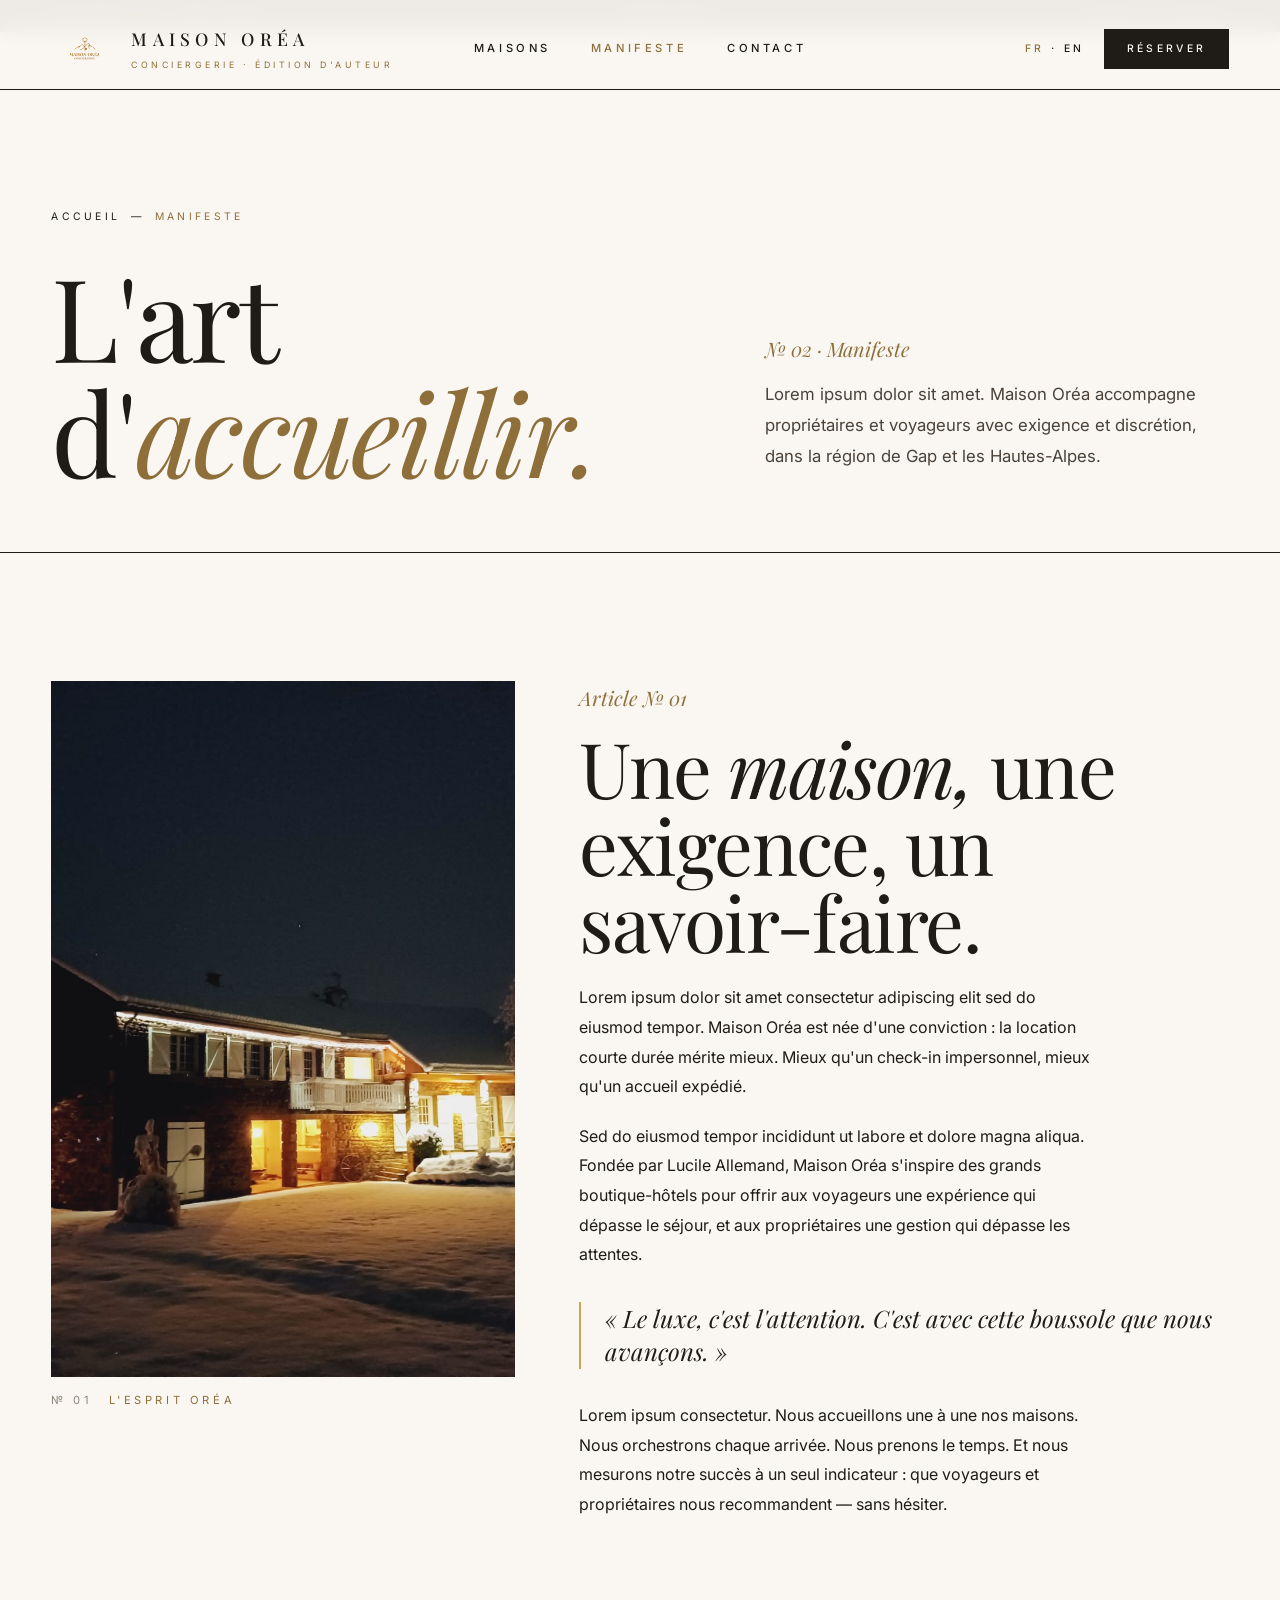
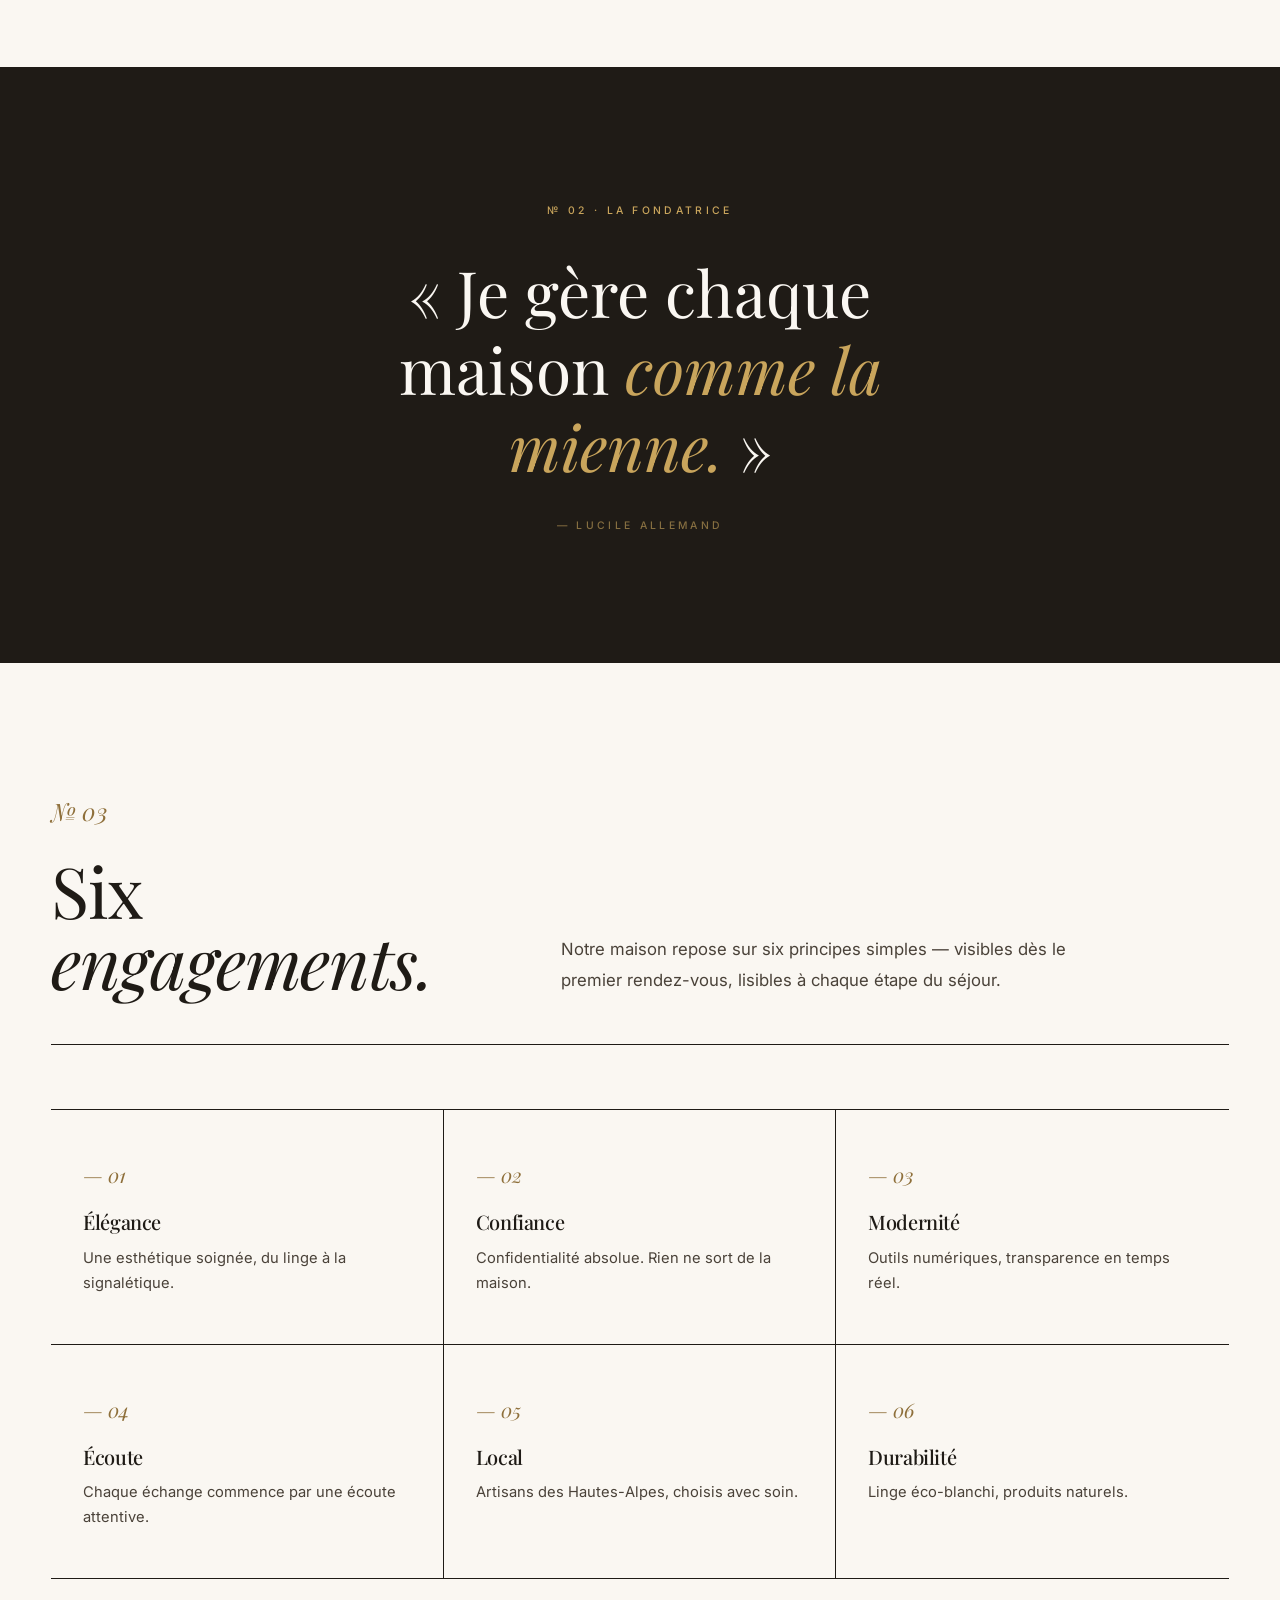
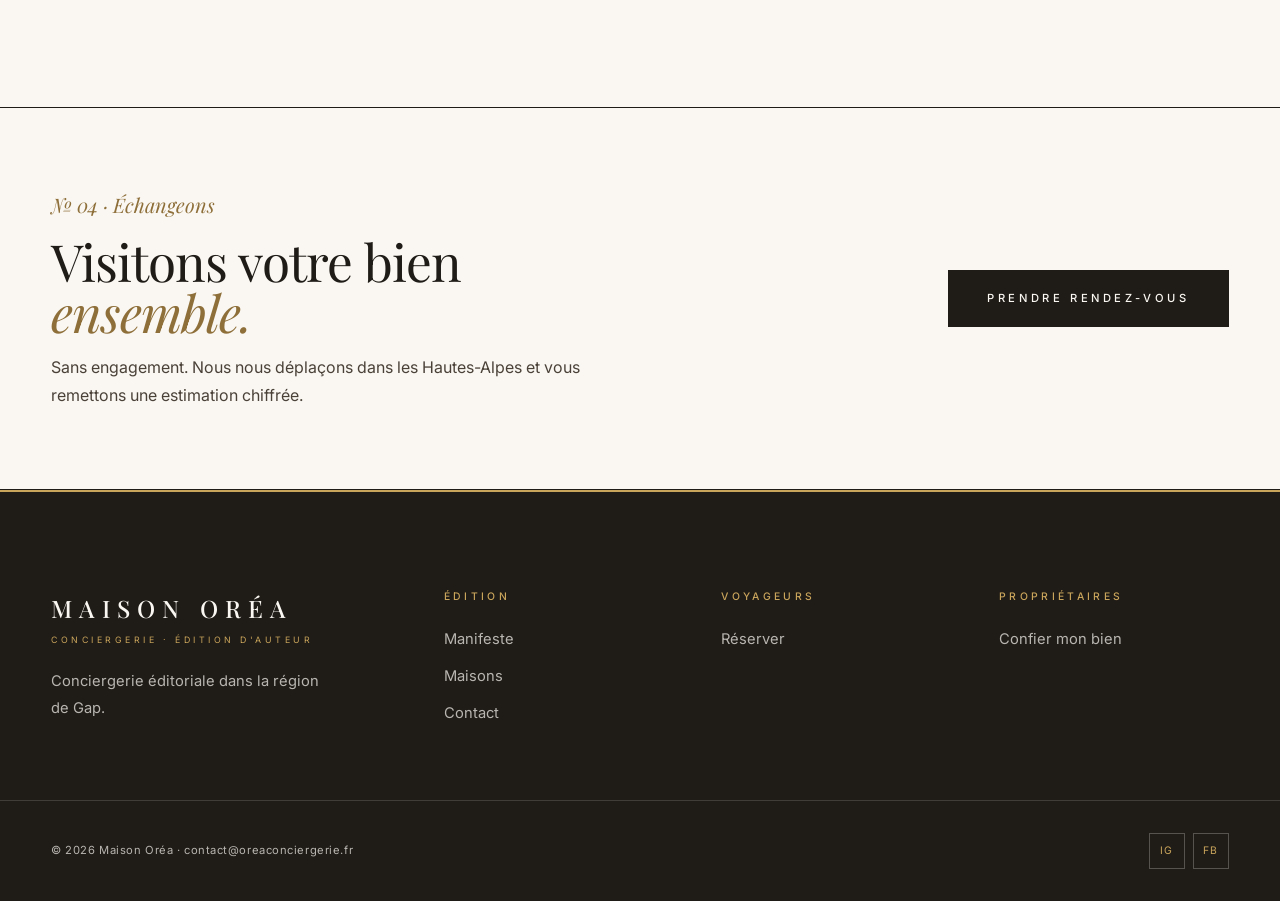
==== a-propos.html @ b803e1fb "Initial upload - Variante 3 Éditorial signature" ====
<!DOCTYPE html>
<html lang="fr">
<head>
<meta charset="UTF-8">
<meta name="viewport" content="width=device-width, initial-scale=1.0">
<title>Manifeste — Maison Oréa</title>
<link rel="icon" type="image/png" href="assets/img/logo.png">
<link rel="preconnect" href="https://fonts.googleapis.com"><link rel="preconnect" href="https://fonts.gstatic.com" crossorigin>
<link href="https://fonts.googleapis.com/css2?family=Playfair+Display:ital,wght@0,300;0,400;0,500;0,600;1,400;1,500&family=Inter:wght@300;400;500;600&display=swap" rel="stylesheet">
<link rel="stylesheet" href="assets/css/style.css">
</head>
<body>

<div class="masthead-bandeau">
  <span>Édition <span class="or">№ 06</span> · Mai 2026</span>
  <span>Manifeste</span>
  <span>Lucile <span class="or">Allemand</span></span>
</div>

<header class="site-header">
  <div class="nav-row">
    <a href="index.html" class="brand"><img src="assets/img/logo.png" alt="Maison Oréa"><span><span class="brand-name">MAISON ORÉA</span><span class="brand-tag">Conciergerie · Édition d'auteur</span></span></a>
    <nav class="main-nav"><a href="logements.html">Maisons</a><a href="a-propos.html" class="active">Manifeste</a><a href="contact.html">Contact</a></nav>
    <div class="header-actions"><span class="lang-toggle"><span class="active">FR</span> · EN</span><a href="contact.html" class="btn-header">Réserver</a><button class="menu-toggle"><span></span><span></span><span></span></button></div>
  </div>
</header>
<nav class="mobile-nav"><a href="index.html">Accueil</a><a href="logements.html">Maisons</a><a href="a-propos.html">Manifeste</a><a href="contact.html">Contact</a><a href="contact.html" class="mobile-cta">Nous contacter</a></nav>

<section class="page-hero">
  <div class="page-hero-grid">
    <div>
      <div class="breadcrumb"><a href="index.html">Accueil</a><span class="sep">—</span><span>Manifeste</span></div>
      <h1>L'art<br>d'<em>accueillir.</em></h1>
    </div>
    <div class="right">
      <span class="numero">№ 02 · Manifeste</span>
      <p class="lead" style="margin-top: 0.85rem;">Lorem ipsum dolor sit amet. Maison Oréa accompagne propriétaires et voyageurs avec exigence et discrétion, dans la région de Gap et les Hautes-Alpes.</p>
    </div>
  </div>
</section>

<section class="editorial-section">
  <div class="container">
    <div class="editorial-block col-5-7 fade-up">
      <div>
        <div class="editorial-image tall"><img src="assets/img/michel-2.jpg" alt="Maison Oréa" loading="lazy"></div>
        <div class="editorial-credit"><span>№ 01</span><span class="or">L'esprit Oréa</span></div>
      </div>
      <div class="editorial-text">
        <span class="numero">Article № 01</span>
        <h2 style="margin-top: 0.85rem;">Une <em>maison,</em> une exigence, un savoir-faire.</h2>
        <p style="margin-top: 1.5rem;">Lorem ipsum dolor sit amet consectetur adipiscing elit sed do eiusmod tempor. Maison Oréa est née d'une conviction : la location courte durée mérite mieux. Mieux qu'un check-in impersonnel, mieux qu'un accueil expédié.</p>
        <p>Sed do eiusmod tempor incididunt ut labore et dolore magna aliqua. Fondée par Lucile Allemand, Maison Oréa s'inspire des grands boutique-hôtels pour offrir aux voyageurs une expérience qui dépasse le séjour, et aux propriétaires une gestion qui dépasse les attentes.</p>
        <p class="note">« Le luxe, c'est l'attention. C'est avec cette boussole que nous avançons. »</p>
        <p>Lorem ipsum consectetur. Nous accueillons une à une nos maisons. Nous orchestrons chaque arrivée. Nous prenons le temps. Et nous mesurons notre succès à un seul indicateur : que voyageurs et propriétaires nous recommandent — sans hésiter.</p>
      </div>
    </div>
  </div>
</section>

<section class="fullquote">
  <span class="label-cap">№ 02 · La fondatrice</span>
  <p class="fullquote-text">« Je gère chaque maison <em>comme la mienne.</em> »</p>
  <p class="label-cap" style="opacity: 0.6;">— Lucile Allemand</p>
</section>

<section class="editorial-section">
  <div class="container">
    <div class="section-head fade-up">
      <div class="left"><span class="num">№ 03</span><h2>Six <em class="italic">engagements.</em></h2></div>
      <p class="right">Notre maison repose sur six principes simples — visibles dès le premier rendez-vous, lisibles à chaque étape du séjour.</p>
    </div>
    <div style="display: grid; grid-template-columns: repeat(3, 1fr); gap: 0; border-top: 1px solid var(--charbon); border-bottom: 1px solid var(--charbon);" class="fade-up">
      <div style="padding: 3rem 2rem; border-right: 1px solid var(--charbon); border-bottom: 1px solid var(--charbon);"><div class="numero" style="margin-bottom: 1.25rem; display: block;">— 01</div><h4>Élégance</h4><p style="margin-top: 0.85rem; color: var(--argile); font-size: 0.92rem;">Une esthétique soignée, du linge à la signalétique.</p></div>
      <div style="padding: 3rem 2rem; border-right: 1px solid var(--charbon); border-bottom: 1px solid var(--charbon);"><div class="numero" style="margin-bottom: 1.25rem; display: block;">— 02</div><h4>Confiance</h4><p style="margin-top: 0.85rem; color: var(--argile); font-size: 0.92rem;">Confidentialité absolue. Rien ne sort de la maison.</p></div>
      <div style="padding: 3rem 2rem; border-bottom: 1px solid var(--charbon);"><div class="numero" style="margin-bottom: 1.25rem; display: block;">— 03</div><h4>Modernité</h4><p style="margin-top: 0.85rem; color: var(--argile); font-size: 0.92rem;">Outils numériques, transparence en temps réel.</p></div>
      <div style="padding: 3rem 2rem; border-right: 1px solid var(--charbon);"><div class="numero" style="margin-bottom: 1.25rem; display: block;">— 04</div><h4>Écoute</h4><p style="margin-top: 0.85rem; color: var(--argile); font-size: 0.92rem;">Chaque échange commence par une écoute attentive.</p></div>
      <div style="padding: 3rem 2rem; border-right: 1px solid var(--charbon);"><div class="numero" style="margin-bottom: 1.25rem; display: block;">— 05</div><h4>Local</h4><p style="margin-top: 0.85rem; color: var(--argile); font-size: 0.92rem;">Artisans des Hautes-Alpes, choisis avec soin.</p></div>
      <div style="padding: 3rem 2rem;"><div class="numero" style="margin-bottom: 1.25rem; display: block;">— 06</div><h4>Durabilité</h4><p style="margin-top: 0.85rem; color: var(--argile); font-size: 0.92rem;">Linge éco-blanchi, produits naturels.</p></div>
    </div>
  </div>
</section>

<section class="cta-band">
  <div class="cta-band-grid">
    <div><span class="numero">№ 04 · Échangeons</span><h2 style="margin-top: 0.85rem;">Visitons votre bien <em>ensemble.</em></h2><p>Sans engagement. Nous nous déplaçons dans les Hautes-Alpes et vous remettons une estimation chiffrée.</p></div>
    <div class="actions"><a href="contact.html" class="btn btn-primary">Prendre rendez-vous</a></div>
  </div>
</section>

<footer class="site-footer">
  <div class="footer-grid">
    <div class="footer-brand"><span class="brand-name">MAISON ORÉA</span><span class="brand-tag">Conciergerie · Édition d'auteur</span><p>Conciergerie éditoriale dans la région de Gap.</p></div>
    <div class="footer-col"><h5>Édition</h5><ul><li><a href="a-propos.html">Manifeste</a></li><li><a href="logements.html">Maisons</a></li><li><a href="contact.html">Contact</a></li></ul></div>
    <div class="footer-col"><h5>Voyageurs</h5><ul><li><a href="logements.html">Réserver</a></li></ul></div>
    <div class="footer-col"><h5>Propriétaires</h5><ul><li><a href="contact.html">Confier mon bien</a></li></ul></div>
  </div>
  <div class="footer-bottom"><div>© 2026 Maison Oréa · contact@oreaconciergerie.fr</div><div class="social"><a href="#">IG</a><a href="#">FB</a></div></div>
</footer>
<script src="assets/js/app.js"></script>
</body>
</html>
---- assets/css/style.css ----
/* =====================================================
   MAISON ORÉA — VARIANTE 03 · ÉDITORIAL SIGNATURE
   Esprit : magazine de couture, archive éditoriale, signature
   contemporaine. Sobre, mémorable, asymétrique.
   ===================================================== */

:root {
  --charbon: #1F1B16;
  --noir: #0E0D0A;
  --ivoire: #FAF7F2;
  --creme: #F1ECE2;
  --or-pale: #C9A55C;
  --or-fonce: #8E6F3A;
  --argile: #4A4239;
  --pierre: #8C857B;
  --filet: #1F1B16;

  --serif: 'Playfair Display', 'GT Sectra', 'Cormorant Garamond', Georgia, serif;
  --sans: 'Inter', -apple-system, BlinkMacSystemFont, sans-serif;
  --gutter: clamp(1.5rem, 4vw, 4rem);
  --ease: cubic-bezier(0.22, 1, 0.36, 1);
}

*,*::before,*::after { box-sizing: border-box; margin: 0; padding: 0; }
html { scroll-behavior: smooth; }
body {
  font-family: var(--sans); font-size: 16px; line-height: 1.7;
  color: var(--charbon); background: var(--ivoire);
  -webkit-font-smoothing: antialiased;
  overflow-x: hidden;
}
img { max-width: 100%; display: block; }
a { color: inherit; text-decoration: none; transition: opacity 0.3s var(--ease); }
button { font: inherit; cursor: pointer; border: 0; background: none; }

h1,h2,h3,h4 { font-family: var(--serif); font-weight: 400; color: var(--charbon); line-height: 1; letter-spacing: -0.02em; }
h1 { font-size: clamp(3.5rem, 12vw, 12rem); font-weight: 300; }
h2 { font-size: clamp(2.5rem, 6vw, 5rem); font-weight: 400; }
h3 { font-size: clamp(1.5rem, 3vw, 2.5rem); }
h4 { font-size: 1.25rem; font-weight: 500; }

em, .italic { font-style: italic; }

.eyebrow {
  font-family: var(--sans); font-size: 0.7rem; font-weight: 500;
  letter-spacing: 0.4em; text-transform: uppercase; color: var(--charbon);
  display: inline-block;
}
.eyebrow.gold { color: var(--or-fonce); }
.eyebrow.light { color: var(--or-pale); }

.lead { font-size: 1.05rem; line-height: 1.85; color: var(--argile); }
.muted { color: var(--pierre); }
.numero {
  font-family: var(--serif); font-style: italic; font-weight: 400;
  font-size: 1.25rem; color: var(--or-fonce);
}
.label-cap {
  font-family: var(--sans); font-size: 0.65rem; font-weight: 500;
  letter-spacing: 0.32em; text-transform: uppercase; color: var(--pierre);
}

.container { max-width: 1400px; margin: 0 auto; padding-inline: var(--gutter); }
.container-narrow { max-width: 880px; margin: 0 auto; padding-inline: var(--gutter); }
.container-wide { max-width: 1600px; margin: 0 auto; padding-inline: var(--gutter); }
section { padding-block: clamp(4rem, 8vw, 8rem); position: relative; }

/* Filets éditoriaux */
.filet { display: block; height: 1px; background: var(--charbon); width: 100%; }
.filet-or { background: var(--or-pale); }
.filet-thick { height: 2px; }
.filet-short { width: 40px; }

/* ---------- Buttons ---------- */
.btn {
  display: inline-flex; align-items: center; gap: 0.85rem;
  padding: 1.1rem 2.4rem;
  font-size: 0.7rem; font-weight: 500; letter-spacing: 0.32em; text-transform: uppercase;
  border: 1px solid transparent; transition: all 0.4s var(--ease);
}
.btn-primary { background: var(--charbon); color: var(--ivoire); }
.btn-primary:hover { background: var(--noir); }
.btn-ghost { background: transparent; color: var(--charbon); border-color: var(--charbon); }
.btn-ghost:hover { background: var(--charbon); color: var(--ivoire); }
.btn-ghost.light { color: var(--ivoire); border-color: rgba(250,247,242,0.4); }
.btn-ghost.light:hover { background: var(--ivoire); color: var(--charbon); }
.btn-or { background: var(--or-pale); color: var(--charbon); }
.btn-or:hover { background: var(--or-fonce); color: var(--ivoire); }

.link-arrow {
  display: inline-flex; align-items: center; gap: 0.7rem;
  font-size: 0.7rem; font-weight: 500; letter-spacing: 0.32em; text-transform: uppercase;
  color: var(--charbon); padding-bottom: 4px; position: relative;
}
.link-arrow::after { content: ''; position: absolute; left: 0; right: 0; bottom: 0; height: 1px; background: currentColor; transform: scaleX(1); transform-origin: left; transition: transform 0.4s var(--ease); }
.link-arrow:hover::after { transform: scaleX(0.4); transform-origin: left; }
.link-arrow.gold { color: var(--or-fonce); }

/* ---------- Header / Masthead ---------- */
.site-header {
  position: fixed; inset: 0 0 auto 0; z-index: 100;
  padding: 1.5rem var(--gutter) 1rem;
  background: rgba(250,247,242,0.95); backdrop-filter: blur(10px);
  border-bottom: 1px solid var(--charbon); transition: padding 0.4s var(--ease);
}
.site-header.scrolled { padding: 0.85rem var(--gutter); }
.nav-row { max-width: 1600px; margin: 0 auto; display: grid; grid-template-columns: 1fr auto 1fr; align-items: center; gap: 1.5rem; }
.brand { display: inline-flex; align-items: center; gap: 0.85rem; }
.brand img { height: 38px; }
.brand-name { font-family: var(--serif); font-weight: 500; font-size: 1.1rem; letter-spacing: 0.3em; color: var(--charbon); }
.brand-tag { font-size: 0.55rem; letter-spacing: 0.4em; text-transform: uppercase; color: var(--or-fonce); display: block; margin-top: 4px; }

.main-nav { display: flex; gap: 2.5rem; justify-content: center; }
.main-nav a { font-size: 0.7rem; font-weight: 500; letter-spacing: 0.32em; text-transform: uppercase; color: var(--charbon); position: relative; padding-block: 4px; }
.main-nav a:hover, .main-nav a.active { color: var(--or-fonce); }

.header-actions { display: flex; align-items: center; gap: 1.25rem; justify-content: flex-end; }
.lang-toggle { font-size: 0.65rem; letter-spacing: 0.32em; text-transform: uppercase; color: var(--charbon); font-weight: 500; }
.lang-toggle .active { color: var(--or-fonce); }

.btn-header {
  padding: 0.7rem 1.4rem; font-size: 0.65rem; font-weight: 500; letter-spacing: 0.32em; text-transform: uppercase;
  background: var(--charbon); color: var(--ivoire); transition: all 0.3s var(--ease);
}
.btn-header:hover { background: var(--or-fonce); }

.menu-toggle { display: none; flex-direction: column; gap: 5px; padding: 8px; }
.menu-toggle span { display: block; width: 22px; height: 1px; background: var(--charbon); transition: all 0.3s var(--ease); }
.menu-toggle.open span:nth-child(1) { transform: translateY(6px) rotate(45deg); }
.menu-toggle.open span:nth-child(2) { opacity: 0; }
.menu-toggle.open span:nth-child(3) { transform: translateY(-6px) rotate(-45deg); }
@media (max-width: 1024px) { .main-nav, .lang-toggle, .btn-header { display: none; } .nav-row { grid-template-columns: auto 1fr; } .header-actions { justify-content: flex-end; } .menu-toggle { display: inline-flex; } }

.mobile-nav { position: fixed; inset: 0; background: var(--charbon); z-index: 99; transform: translateY(-100%); transition: transform 0.6s var(--ease); display: flex; flex-direction: column; padding: 110px var(--gutter); gap: 0.75rem; }
.mobile-nav.open { transform: translateY(0); }
.mobile-nav a { font-family: var(--serif); font-size: 2.5rem; color: var(--ivoire); font-weight: 300; padding-block: 0.85rem; border-bottom: 1px solid rgba(250,247,242,0.15); }
.mobile-nav .mobile-cta { background: var(--or-pale); padding: 1rem 1.5rem; text-align: center; font-family: var(--sans); font-size: 0.7rem; letter-spacing: 0.32em; text-transform: uppercase; border: 0; margin-top: 1rem; color: var(--charbon); }

/* Bandeau "Édition" */
.masthead-bandeau {
  display: flex; justify-content: space-between; align-items: center;
  padding: 0.5rem var(--gutter);
  background: var(--charbon); color: var(--ivoire);
  font-size: 0.6rem; letter-spacing: 0.4em; text-transform: uppercase;
}
.masthead-bandeau .or { color: var(--or-pale); }

/* ---------- HERO ÉDITORIAL ---------- */
.hero {
  padding: 12rem var(--gutter) 6rem;
  position: relative;
}
.hero-grid {
  max-width: 1400px; margin: 0 auto;
  display: grid; grid-template-columns: 7fr 5fr; gap: 4rem;
  align-items: end;
}
.hero-left { position: relative; }
.hero-side {
  position: absolute; top: -3rem; left: -1rem;
  font-family: var(--sans); font-size: 0.6rem; letter-spacing: 0.4em; text-transform: uppercase;
  color: var(--or-fonce); writing-mode: vertical-rl; transform: rotate(180deg);
}
.hero-edition {
  font-family: var(--sans); font-size: 0.65rem; letter-spacing: 0.4em; text-transform: uppercase;
  color: var(--or-fonce); margin-bottom: 2rem;
  display: flex; align-items: center; gap: 1rem;
}
.hero-edition::before { content: ''; display: inline-block; width: 30px; height: 1px; background: var(--or-fonce); }
.hero-title { font-size: clamp(3rem, 12vw, 11rem); line-height: 0.92; letter-spacing: -0.04em; margin-bottom: 0; }
.hero-title em { color: var(--or-fonce); font-style: italic; }
.hero-title .smaller { font-size: 0.6em; }
.hero-meta {
  display: grid; grid-template-columns: 1fr 1fr; gap: 1rem;
  margin-top: 2.5rem; padding-top: 1.5rem; border-top: 1px solid var(--charbon);
}
.hero-meta div { font-size: 0.7rem; letter-spacing: 0.32em; text-transform: uppercase; color: var(--charbon); }
.hero-meta strong { display: block; font-family: var(--serif); font-style: italic; font-weight: 400; font-size: 1.2rem; letter-spacing: 0; text-transform: none; color: var(--charbon); margin-top: 4px; }

.hero-right { display: flex; flex-direction: column; gap: 1.5rem; }
.hero-image {
  aspect-ratio: 3/4; overflow: hidden; position: relative;
}
.hero-image img { width: 100%; height: 100%; object-fit: cover; }
.hero-caption {
  font-family: var(--serif); font-style: italic; font-size: 1rem; color: var(--charbon);
  display: flex; gap: 1rem; align-items: baseline;
}
.hero-caption .num { color: var(--or-fonce); font-weight: 500; font-size: 0.85rem; min-width: 30px; }
.hero-actions { display: flex; gap: 1rem; flex-wrap: wrap; margin-top: 1rem; }

@media (max-width: 1024px) {
  .hero-grid { grid-template-columns: 1fr; gap: 3rem; }
  .hero-side { display: none; }
  .hero { padding-top: 9rem; }
}

/* ---------- Section "Éditorial" ---------- */
.editorial-section { padding-block: clamp(5rem, 10vw, 9rem); }
.section-head {
  display: grid; grid-template-columns: 1fr 1.5fr; gap: 4rem; align-items: end;
  padding-bottom: 3rem; margin-bottom: 4rem;
  border-bottom: 1px solid var(--charbon);
}
.section-head .left .num { color: var(--or-fonce); font-family: var(--serif); font-style: italic; font-size: 1.5rem; margin-bottom: 1.5rem; display: block; }
.section-head .left h2 { font-size: clamp(2.5rem, 5.5vw, 4.5rem); }
.section-head .right { font-size: 1.05rem; line-height: 1.85; color: var(--argile); max-width: 50ch; }
@media (max-width: 1024px) { .section-head { grid-template-columns: 1fr; gap: 2rem; } }

/* Éditorial blocks asymétriques */
.editorial-block { display: grid; gap: 4rem; align-items: start; }
.editorial-block.col-7-5 { grid-template-columns: 7fr 5fr; }
.editorial-block.col-5-7 { grid-template-columns: 5fr 7fr; }
.editorial-text h2 { margin-bottom: 1.5rem; }
.editorial-text p { margin-bottom: 1.25rem; line-height: 1.85; max-width: 52ch; }
.editorial-text .note {
  font-family: var(--serif); font-style: italic; font-size: 1.5rem; line-height: 1.4; color: var(--charbon);
  margin: 2rem 0; padding-left: 1.5rem; border-left: 2px solid var(--or-pale);
}
.editorial-image { aspect-ratio: 4/5; overflow: hidden; }
.editorial-image img { width: 100%; height: 100%; object-fit: cover; }
.editorial-image.tall { aspect-ratio: 3/4.5; }
.editorial-credit { font-size: 0.7rem; letter-spacing: 0.32em; text-transform: uppercase; color: var(--pierre); margin-top: 0.85rem; display: flex; gap: 1rem; }
.editorial-credit .or { color: var(--or-fonce); }
@media (max-width: 1024px) { .editorial-block.col-7-5, .editorial-block.col-5-7 { grid-template-columns: 1fr; } }

/* ---------- Indexes & filets ---------- */
.index-line {
  display: grid; grid-template-columns: 60px 1fr auto; gap: 2rem; align-items: center;
  padding: 1.5rem 0; border-bottom: 1px solid var(--charbon);
  transition: padding 0.3s var(--ease);
}
.index-line:hover { padding-inline: 0.5rem; }
.index-line .num { font-family: var(--serif); font-style: italic; font-size: 1.5rem; color: var(--or-fonce); }
.index-line .title { font-family: var(--serif); font-size: 2rem; line-height: 1.1; }
.index-line .meta { font-size: 0.7rem; letter-spacing: 0.32em; text-transform: uppercase; color: var(--pierre); }
.index-line .arrow { font-size: 0.85rem; color: var(--charbon); }

/* ---------- Logements éditoriaux ---------- */
.lodge-edit { display: grid; grid-template-columns: 1fr 1fr; gap: 4rem; align-items: start; }
.lodge-edit-card {
  display: flex; flex-direction: column; gap: 1.25rem;
}
.lodge-edit-card .img-wrap { aspect-ratio: 4/5; overflow: hidden; }
.lodge-edit-card.wide .img-wrap { aspect-ratio: 16/12; }
.lodge-edit-card img { width: 100%; height: 100%; object-fit: cover; transition: transform 1s var(--ease); }
.lodge-edit-card:hover img { transform: scale(1.02); }
.lodge-edit-card .meta-line { display: flex; justify-content: space-between; align-items: baseline; gap: 1rem; }
.lodge-edit-card .meta-line .num { font-family: var(--serif); font-style: italic; color: var(--or-fonce); font-size: 0.85rem; letter-spacing: 0.05em; }
.lodge-edit-card .label-cap { color: var(--pierre); }
.lodge-edit-card h3 { font-size: 2.25rem; margin-block: 0.25rem; }
.lodge-edit-card .desc { font-size: 0.95rem; color: var(--argile); }

/* ---------- Quote pleine page ---------- */
.fullquote {
  background: var(--charbon); color: var(--ivoire);
  padding: 8rem var(--gutter); text-align: center;
}
.fullquote .label-cap { color: var(--or-pale); }
.fullquote-text {
  font-family: var(--serif); font-size: clamp(2rem, 5vw, 4rem); font-weight: 300;
  line-height: 1.2; max-width: 18ch; margin: 2rem auto;
}
.fullquote-text em { color: var(--or-pale); font-style: italic; }
.fullquote-text::before, .fullquote-text::after {
  font-family: var(--serif); color: var(--or-pale);
}

/* ---------- Index 4 colonnes ---------- */
.fourcols {
  display: grid; grid-template-columns: repeat(4, 1fr); gap: 0;
  border-top: 1px solid var(--charbon); border-bottom: 1px solid var(--charbon);
}
.fourcols-item {
  padding: 3rem 2rem; border-right: 1px solid var(--charbon);
}
.fourcols-item:last-child { border-right: 0; }
.fourcols-item .num { font-family: var(--serif); font-style: italic; font-size: 0.95rem; color: var(--or-fonce); margin-bottom: 1.5rem; display: block; }
.fourcols-item h4 { font-family: var(--serif); font-size: 1.5rem; font-weight: 400; margin-bottom: 0.85rem; }
.fourcols-item p { font-size: 0.9rem; color: var(--argile); line-height: 1.75; }
@media (max-width: 1024px) { .fourcols { grid-template-columns: 1fr 1fr; } .fourcols-item:nth-child(2n) { border-right: 0; } .fourcols-item { border-bottom: 1px solid var(--charbon); } .fourcols-item:nth-last-child(-n+2) { border-bottom: 0; } }
@media (max-width: 600px) { .fourcols { grid-template-columns: 1fr; } .fourcols-item { border-right: 0; border-bottom: 1px solid var(--charbon); } }

/* ---------- CTA editorial band ---------- */
.cta-band {
  background: var(--ivoire); border-block: 1px solid var(--charbon);
  padding: 5rem var(--gutter);
}
.cta-band-grid { max-width: 1400px; margin: 0 auto; display: grid; grid-template-columns: 1.5fr 1fr; gap: 3rem; align-items: center; }
.cta-band h2 { font-size: clamp(2rem, 4vw, 3.5rem); max-width: 18ch; }
.cta-band h2 em { color: var(--or-fonce); }
.cta-band p { color: var(--argile); margin-top: 1rem; max-width: 56ch; }
.cta-band .actions { display: flex; gap: 1rem; flex-wrap: wrap; justify-content: flex-end; }
@media (max-width: 768px) { .cta-band-grid { grid-template-columns: 1fr; } .cta-band .actions { justify-content: flex-start; } }

/* ---------- Footer ---------- */
.site-footer { background: var(--charbon); color: rgba(250,247,242,0.7); padding: 6rem 0 2rem; border-top: 2px solid var(--or-pale); }
.footer-grid { display: grid; grid-template-columns: 1.5fr 1fr 1fr 1fr; gap: 3rem; margin-bottom: 4rem; padding-inline: var(--gutter); }
.footer-brand .brand-name { color: var(--ivoire); font-size: 1.5rem; }
.footer-brand .brand-tag { color: var(--or-pale); }
.footer-brand p { margin-top: 1.25rem; font-size: 0.92rem; max-width: 30ch; line-height: 1.85; }
.footer-col h5 { font-size: 0.65rem; letter-spacing: 0.32em; text-transform: uppercase; color: var(--or-pale); margin-bottom: 1.25rem; font-weight: 500; }
.footer-col ul { list-style: none; }
.footer-col ul li { margin-bottom: 0.6rem; }
.footer-col ul a { font-size: 0.92rem; }
.footer-col ul a:hover { color: var(--or-pale); }
.footer-bottom { display: flex; justify-content: space-between; align-items: center; padding: 2rem var(--gutter) 0; border-top: 1px solid rgba(250,247,242,0.15); font-size: 0.7rem; letter-spacing: 0.05em; flex-wrap: wrap; gap: 1rem; }
.footer-bottom .social { display: flex; gap: 0.5rem; }
.footer-bottom .social a { width: 36px; height: 36px; border: 1px solid rgba(250,247,242,0.25); display: inline-flex; align-items: center; justify-content: center; color: var(--or-pale); font-size: 0.65rem; letter-spacing: 0.1em; transition: all 0.3s var(--ease); }
.footer-bottom .social a:hover { background: var(--or-pale); border-color: var(--or-pale); color: var(--charbon); }
@media (max-width: 1024px) { .footer-grid { grid-template-columns: 1fr 1fr; } }
@media (max-width: 600px) { .footer-grid { grid-template-columns: 1fr; gap: 2.5rem; } .footer-bottom { flex-direction: column; text-align: center; } }

/* ---------- Page hero (inner) ---------- */
.page-hero {
  padding: 11rem var(--gutter) 4rem;
  border-bottom: 1px solid var(--charbon);
}
.page-hero-grid {
  max-width: 1400px; margin: 0 auto;
  display: grid; grid-template-columns: 7fr 5fr; gap: 4rem; align-items: end;
}
.page-hero h1 { font-size: clamp(3rem, 9vw, 8rem); margin-bottom: 0; }
.page-hero h1 em { color: var(--or-fonce); }
.page-hero .right { padding-bottom: 1rem; }
.page-hero .lead { font-size: 1.05rem; line-height: 1.85; max-width: 50ch; }
.breadcrumb { font-size: 0.65rem; letter-spacing: 0.32em; text-transform: uppercase; color: var(--or-fonce); margin-bottom: 2rem; display: flex; gap: 0.65rem; align-items: center; }
.breadcrumb .sep { color: var(--charbon); }
.breadcrumb a { color: var(--charbon); }
@media (max-width: 1024px) { .page-hero-grid { grid-template-columns: 1fr; gap: 2rem; } }

/* ---------- Animations ---------- */
.fade-up, .fade-in { opacity: 0; transition: opacity 1s var(--ease), transform 1s var(--ease); }
.fade-up { transform: translateY(28px); }
.fade-up.in, .fade-in.in { opacity: 1; transform: translateY(0); }
@media (prefers-reduced-motion: reduce) { *,*::before,*::after { transition-duration: 0.01ms !important; animation-duration: 0.01ms !important; } .fade-up, .fade-in { opacity: 1; transform: none; } }

/* ---------- Form (contact) ---------- */
.form { background: var(--ivoire); padding: 0; }
.form h3 { font-size: 2.25rem; margin-bottom: 0.5rem; }
.field { margin-bottom: 1.5rem; padding-bottom: 1.5rem; border-bottom: 1px solid var(--charbon); }
.field:last-of-type { border-bottom: 0; }
.field label { display: block; font-size: 0.65rem; letter-spacing: 0.32em; text-transform: uppercase; color: var(--or-fonce); margin-bottom: 0.6rem; font-weight: 500; }
.field input, .field select, .field textarea { width: 100%; padding: 0.75rem 0; border: 0; background: transparent; font-family: var(--serif); font-size: 1.25rem; color: var(--charbon); border-bottom: 0; }
.field input:focus, .field select:focus, .field textarea:focus { outline: 0; }
.field textarea { font-family: var(--sans); font-size: 1rem; min-height: 100px; }
.field-row { display: grid; grid-template-columns: 1fr 1fr; gap: 2rem; }

/* ---------- Logement detail ---------- */
.lodge-gallery { display: grid; grid-template-columns: 2fr 1fr 1fr; grid-template-rows: 1fr 1fr; gap: 0.5rem; height: 600px; margin-bottom: 4rem; }
.lodge-gallery > div { overflow: hidden; }
.lodge-gallery img { width: 100%; height: 100%; object-fit: cover; }
.lodge-gallery > div:first-child { grid-row: span 2; }
@media (max-width: 768px) { .lodge-gallery { grid-template-columns: 1fr; grid-template-rows: 280px; height: auto; } .lodge-gallery > div:first-child { grid-row: auto; } }

.amenity-grid { display: grid; grid-template-columns: repeat(2, 1fr); gap: 0; border-top: 1px solid var(--charbon); }
.amenity { display: grid; grid-template-columns: 40px 1fr; gap: 1rem; padding: 1rem 0; border-bottom: 1px solid var(--charbon); align-items: center; font-size: 0.95rem; color: var(--argile); }
.amenity:nth-child(odd) { border-right: 1px solid var(--charbon); padding-right: 2rem; }
.amenity:nth-child(even) { padding-left: 2rem; }
.amenity .num { font-family: var(--serif); font-style: italic; color: var(--or-fonce); font-size: 0.9rem; }
@media (max-width: 600px) { .amenity-grid { grid-template-columns: 1fr; } .amenity:nth-child(odd) { border-right: 0; padding-right: 0; } .amenity:nth-child(even) { padding-left: 0; } }
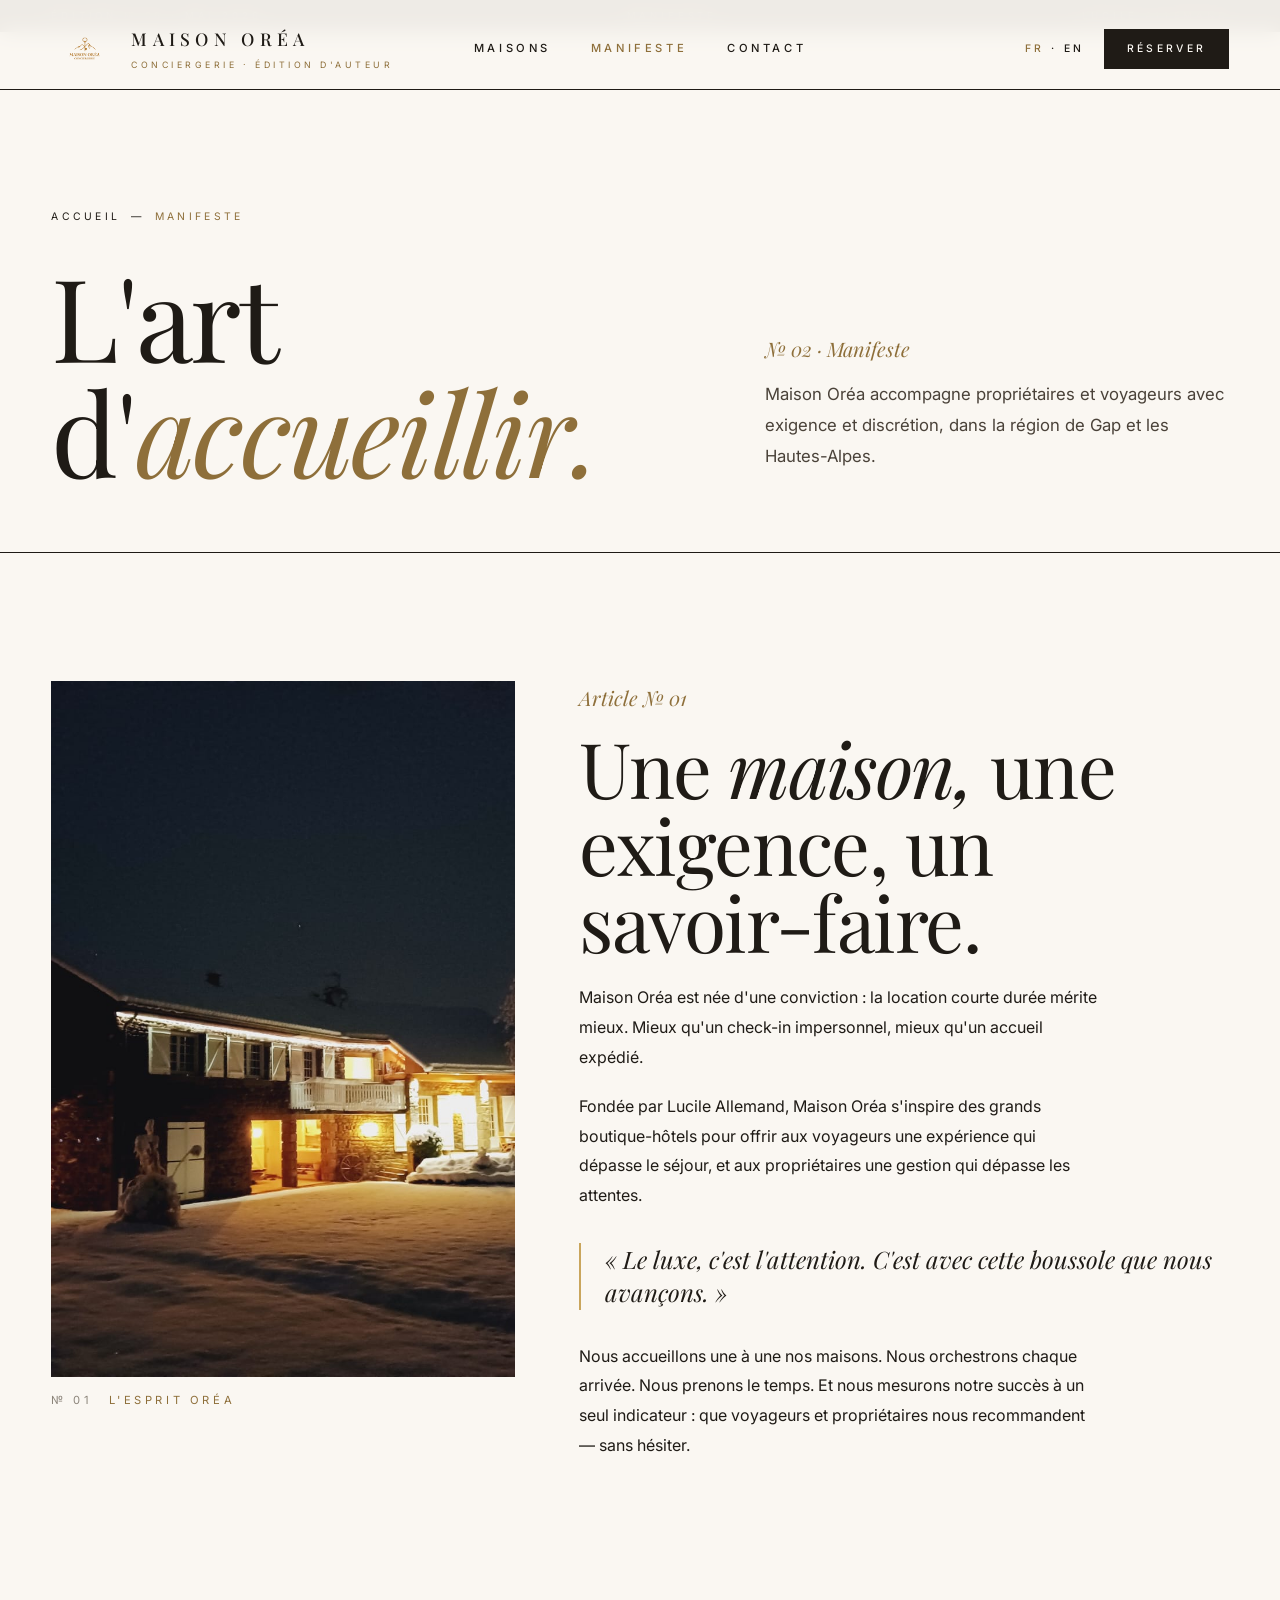
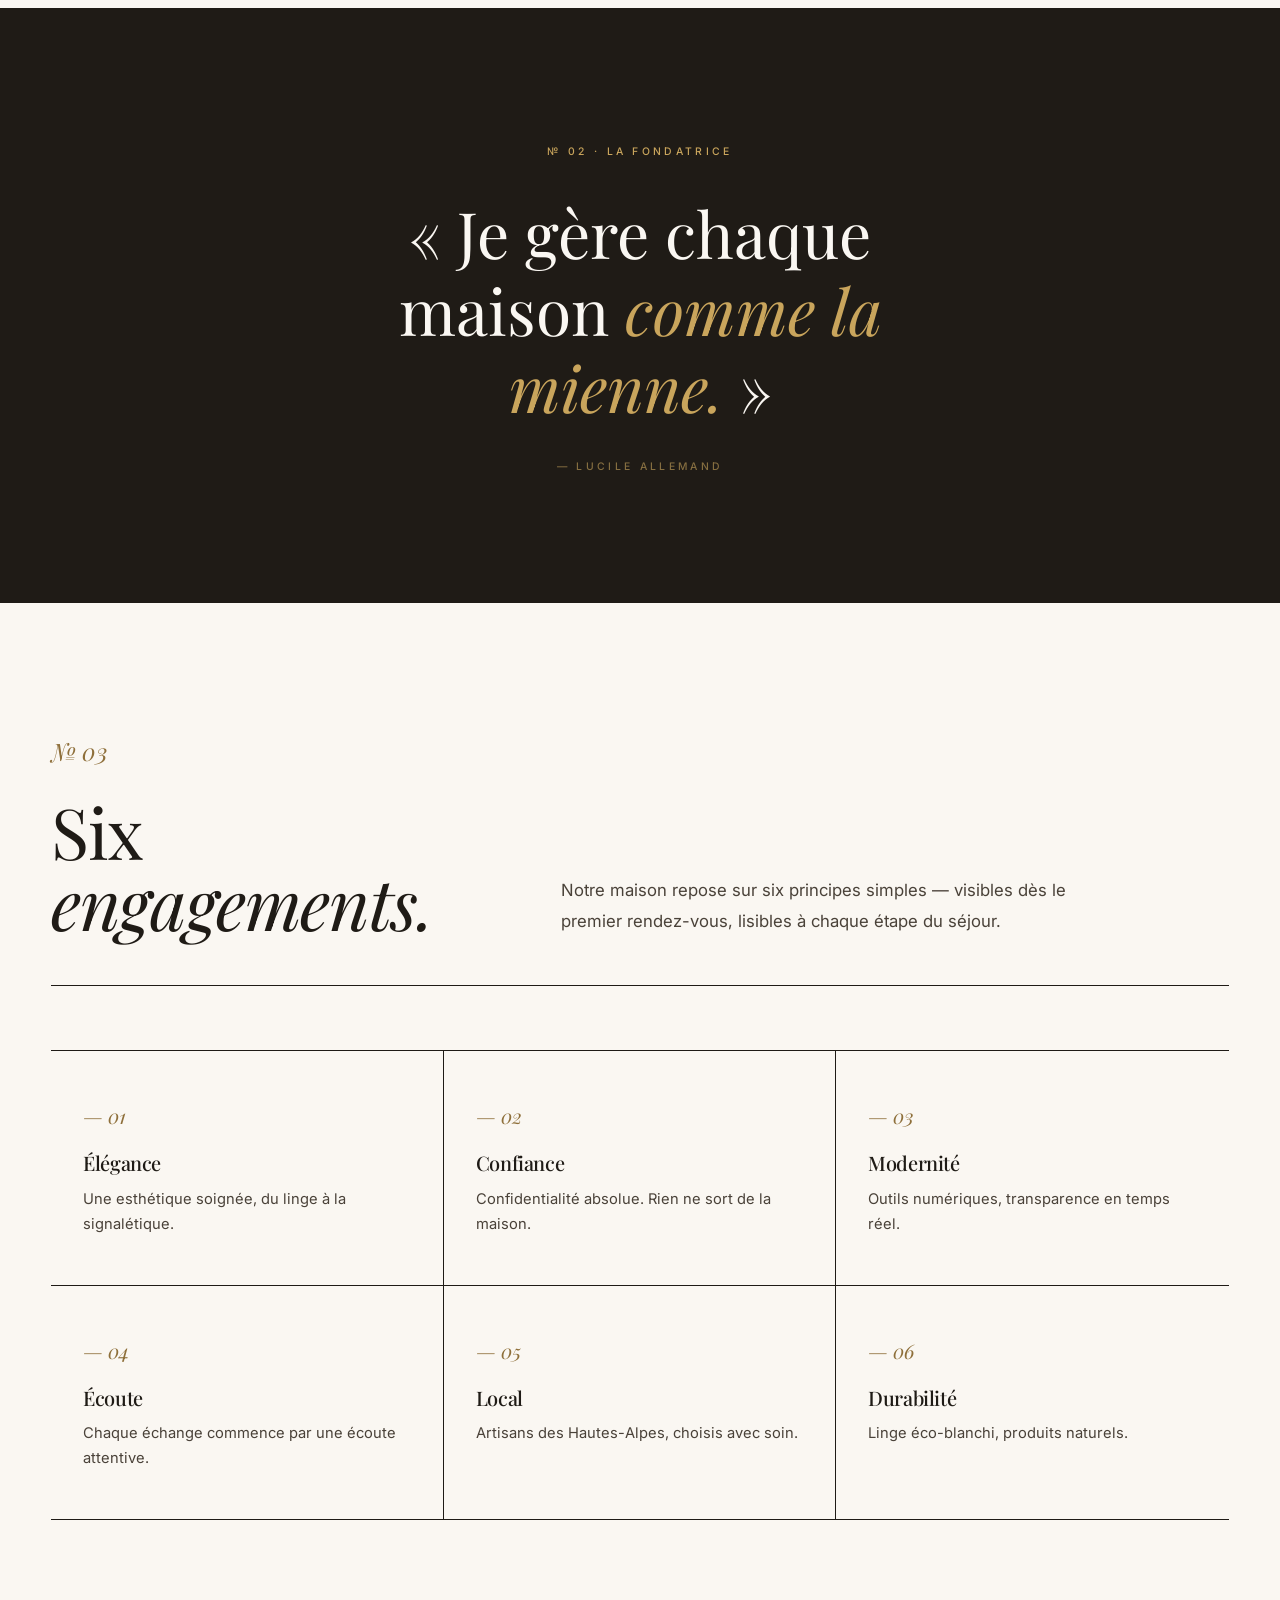
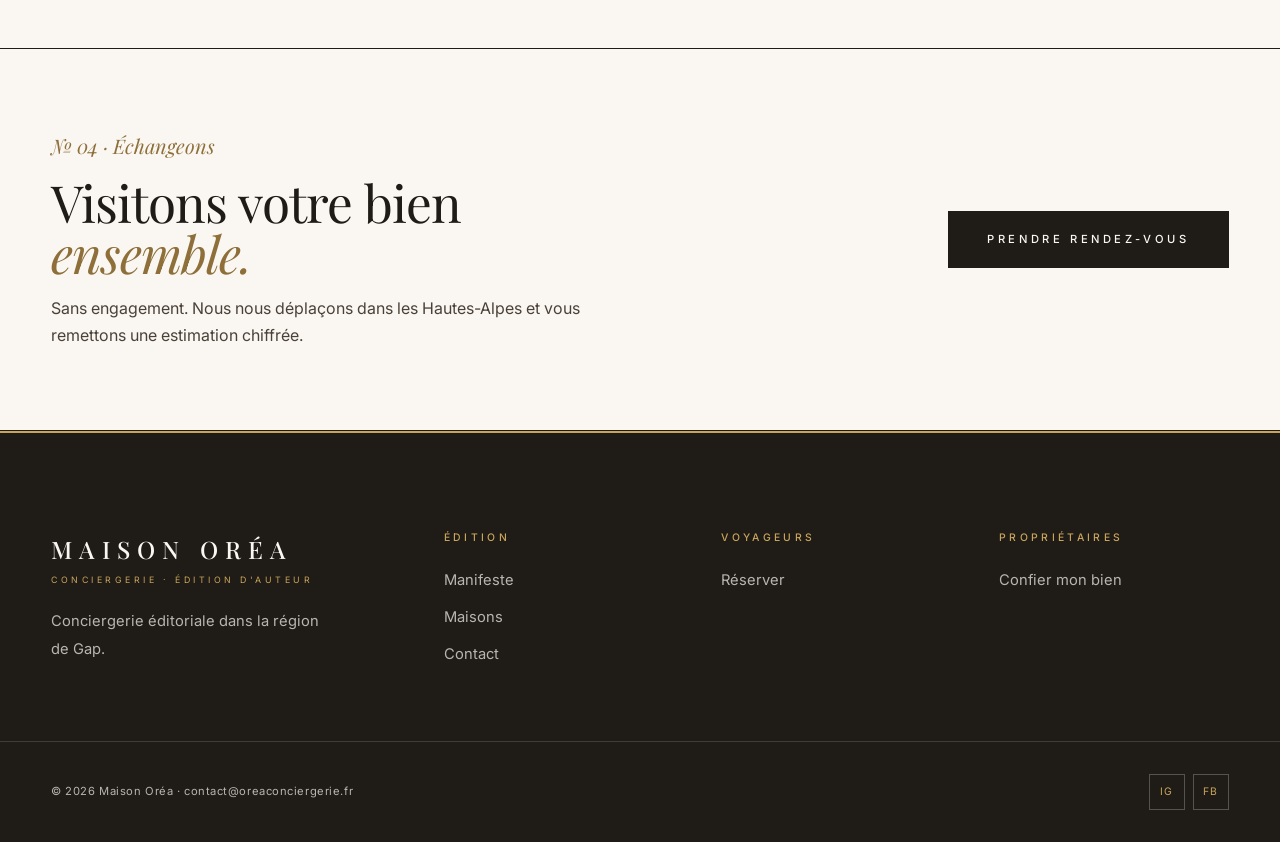
==== commit c6e4c566: "Suppression lorem ipsum + corrections responsive mobile" ====
--- a/a-propos.html
+++ b/a-propos.html
@@ -19,7 +19,7 @@
 
 <header class="site-header">
   <div class="nav-row">
-    <a href="index.html" class="brand"><img src="assets/img/logo.png" alt="Maison Oréa"><span><span class="brand-name">MAISON ORÉA</span><span class="brand-tag">Conciergerie · Édition d'auteur</span></span></a>
+    <a href="index.html" class="brand"><img src="assets/img/logo.png" alt="Maison Oréa"><span><span class="brand-name">MAISON ORÉA</span><span class="brand-tag">Conciergerie<span class="brand-tag-sub"> · Édition d'auteur</span></span></span></a>
     <nav class="main-nav"><a href="logements.html">Maisons</a><a href="a-propos.html" class="active">Manifeste</a><a href="contact.html">Contact</a></nav>
     <div class="header-actions"><span class="lang-toggle"><span class="active">FR</span> · EN</span><a href="contact.html" class="btn-header">Réserver</a><button class="menu-toggle"><span></span><span></span><span></span></button></div>
   </div>
@@ -34,7 +34,7 @@
     </div>
     <div class="right">
       <span class="numero">№ 02 · Manifeste</span>
-      <p class="lead" style="margin-top: 0.85rem;">Lorem ipsum dolor sit amet. Maison Oréa accompagne propriétaires et voyageurs avec exigence et discrétion, dans la région de Gap et les Hautes-Alpes.</p>
+      <p class="lead" style="margin-top: 0.85rem;">Maison Oréa accompagne propriétaires et voyageurs avec exigence et discrétion, dans la région de Gap et les Hautes-Alpes.</p>
     </div>
   </div>
 </section>
@@ -49,10 +49,10 @@
       <div class="editorial-text">
         <span class="numero">Article № 01</span>
         <h2 style="margin-top: 0.85rem;">Une <em>maison,</em> une exigence, un savoir-faire.</h2>
-        <p style="margin-top: 1.5rem;">Lorem ipsum dolor sit amet consectetur adipiscing elit sed do eiusmod tempor. Maison Oréa est née d'une conviction : la location courte durée mérite mieux. Mieux qu'un check-in impersonnel, mieux qu'un accueil expédié.</p>
-        <p>Sed do eiusmod tempor incididunt ut labore et dolore magna aliqua. Fondée par Lucile Allemand, Maison Oréa s'inspire des grands boutique-hôtels pour offrir aux voyageurs une expérience qui dépasse le séjour, et aux propriétaires une gestion qui dépasse les attentes.</p>
+        <p style="margin-top: 1.5rem;">Maison Oréa est née d'une conviction : la location courte durée mérite mieux. Mieux qu'un check-in impersonnel, mieux qu'un accueil expédié.</p>
+        <p>Fondée par Lucile Allemand, Maison Oréa s'inspire des grands boutique-hôtels pour offrir aux voyageurs une expérience qui dépasse le séjour, et aux propriétaires une gestion qui dépasse les attentes.</p>
         <p class="note">« Le luxe, c'est l'attention. C'est avec cette boussole que nous avançons. »</p>
-        <p>Lorem ipsum consectetur. Nous accueillons une à une nos maisons. Nous orchestrons chaque arrivée. Nous prenons le temps. Et nous mesurons notre succès à un seul indicateur : que voyageurs et propriétaires nous recommandent — sans hésiter.</p>
+        <p>Nous accueillons une à une nos maisons. Nous orchestrons chaque arrivée. Nous prenons le temps. Et nous mesurons notre succès à un seul indicateur : que voyageurs et propriétaires nous recommandent — sans hésiter.</p>
       </div>
     </div>
   </div>
@@ -90,7 +90,7 @@
 
 <footer class="site-footer">
   <div class="footer-grid">
-    <div class="footer-brand"><span class="brand-name">MAISON ORÉA</span><span class="brand-tag">Conciergerie · Édition d'auteur</span><p>Conciergerie éditoriale dans la région de Gap.</p></div>
+    <div class="footer-brand"><span class="brand-name">MAISON ORÉA</span><span class="brand-tag">Conciergerie<span class="brand-tag-sub"> · Édition d'auteur</span></span><p>Conciergerie éditoriale dans la région de Gap.</p></div>
     <div class="footer-col"><h5>Édition</h5><ul><li><a href="a-propos.html">Manifeste</a></li><li><a href="logements.html">Maisons</a></li><li><a href="contact.html">Contact</a></li></ul></div>
     <div class="footer-col"><h5>Voyageurs</h5><ul><li><a href="logements.html">Réserver</a></li></ul></div>
     <div class="footer-col"><h5>Propriétaires</h5><ul><li><a href="contact.html">Confier mon bien</a></li></ul></div>
--- a/assets/css/style.css
+++ b/assets/css/style.css
@@ -359,3 +359,38 @@
 .amenity:nth-child(even) { padding-left: 2rem; }
 .amenity .num { font-family: var(--serif); font-style: italic; color: var(--or-fonce); font-size: 0.9rem; }
 @media (max-width: 600px) { .amenity-grid { grid-template-columns: 1fr; } .amenity:nth-child(odd) { border-right: 0; padding-right: 0; } .amenity:nth-child(even) { padding-left: 0; } }
+
+
+/* ============================================
+   PATCH RESPONSIVE MOBILE (ajout v2)
+   ============================================ */
+@media (max-width: 768px) {
+  /* Forms : champs en 1 colonne au lieu de 2 */
+  .field-row { grid-template-columns: 1fr; gap: 0; }
+
+  /* Amenity grid en 1 colonne */
+  .amenity-grid { grid-template-columns: 1fr; gap: 0; }
+
+  /* Cible les inline styles grid 2-3-4 cols → 1 col mobile */
+  div[style*="grid-template-columns: 1fr 1fr"],
+  div[style*="grid-template-columns: repeat(3"],
+  div[style*="grid-template-columns: repeat(4"] {
+    grid-template-columns: 1fr !important;
+    gap: 1.5rem !important;
+  }
+}
+
+@media (max-width: 768px) {
+  /* V3 : sous-titre header secondaire caché sur mobile */
+  .brand-tag-sub { display: none; }
+
+  /* V3 : cards de maisons en 1 col */
+  .lodge-edit { grid-template-columns: 1fr; gap: 3rem; }
+
+  /* V3 : amenity (annule les bordures alternées) */
+  .amenity:nth-child(odd) { border-right: 0; padding-right: 0; }
+  .amenity:nth-child(even) { padding-left: 0; }
+
+  /* V3 : six engagements (3 cols par défaut) → 1 col sur mobile */
+  /* Ciblé via inline style déjà géré par le patch commun */
+}
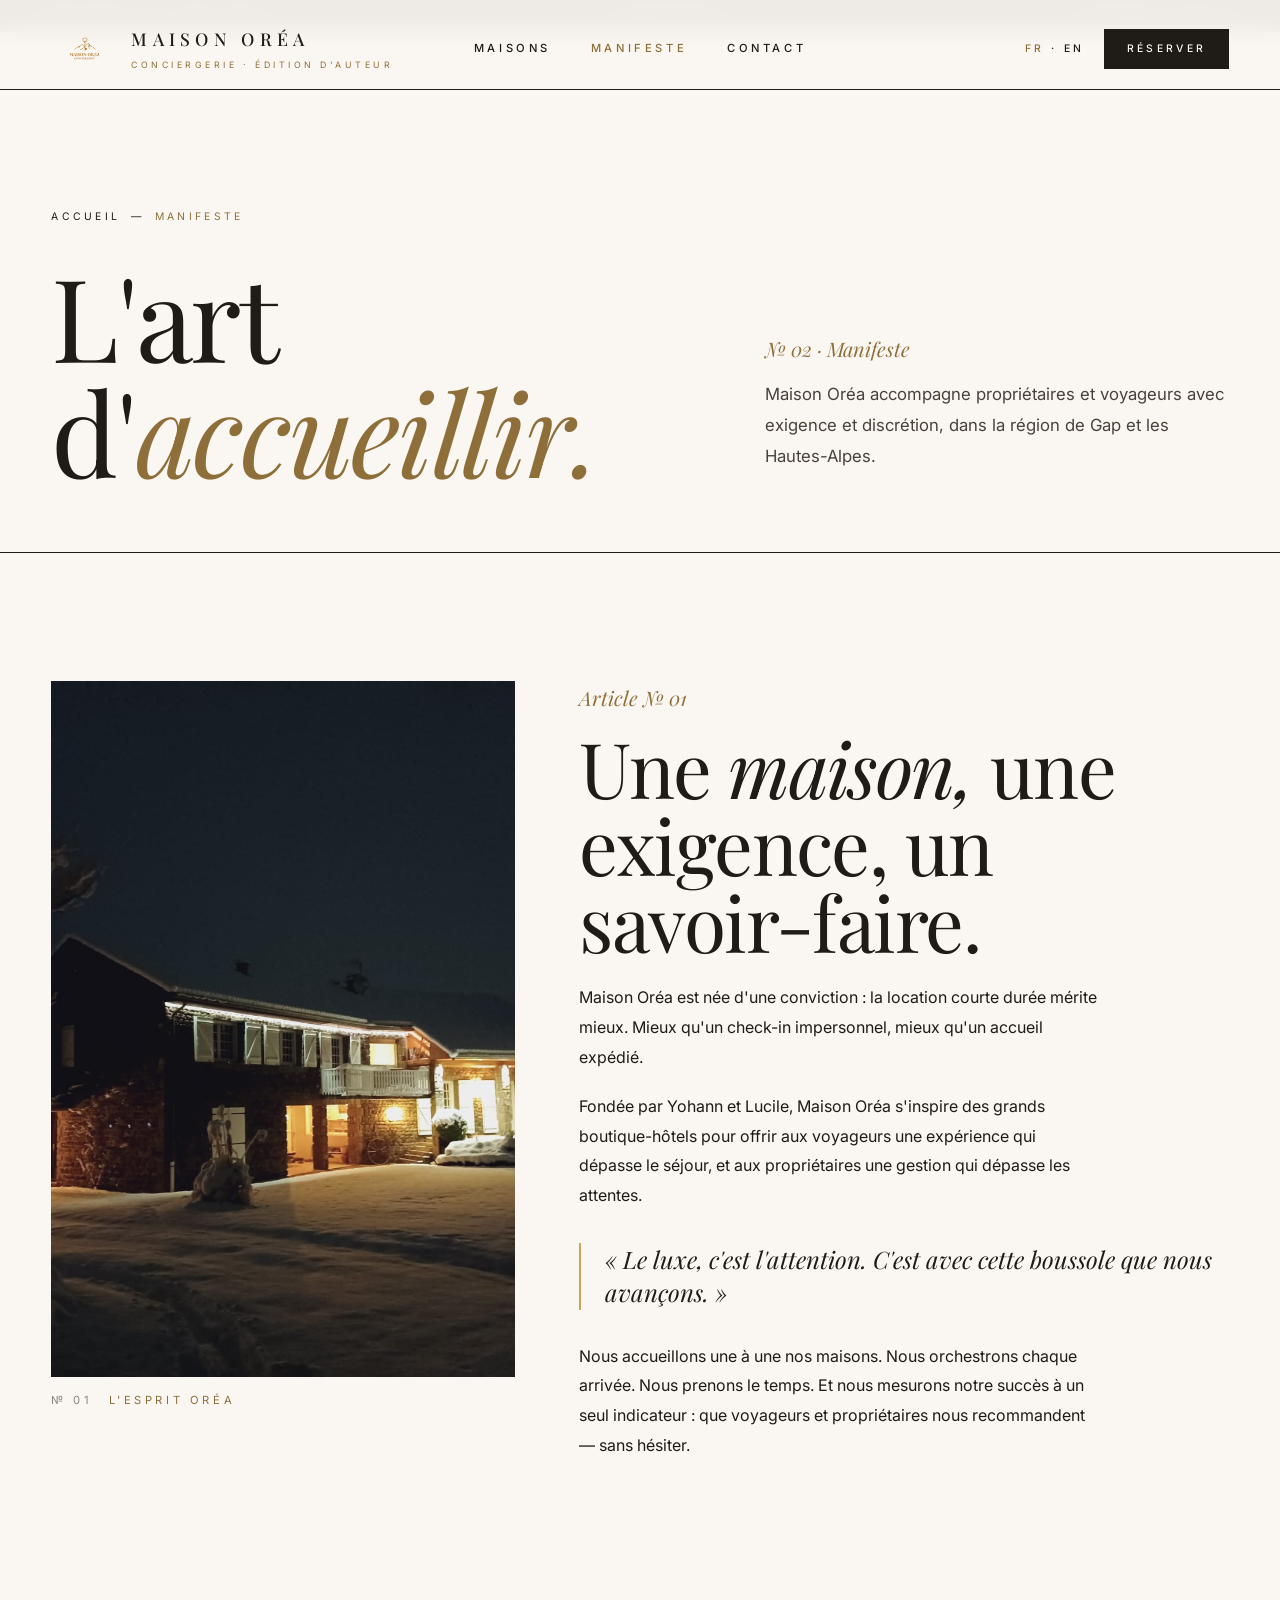
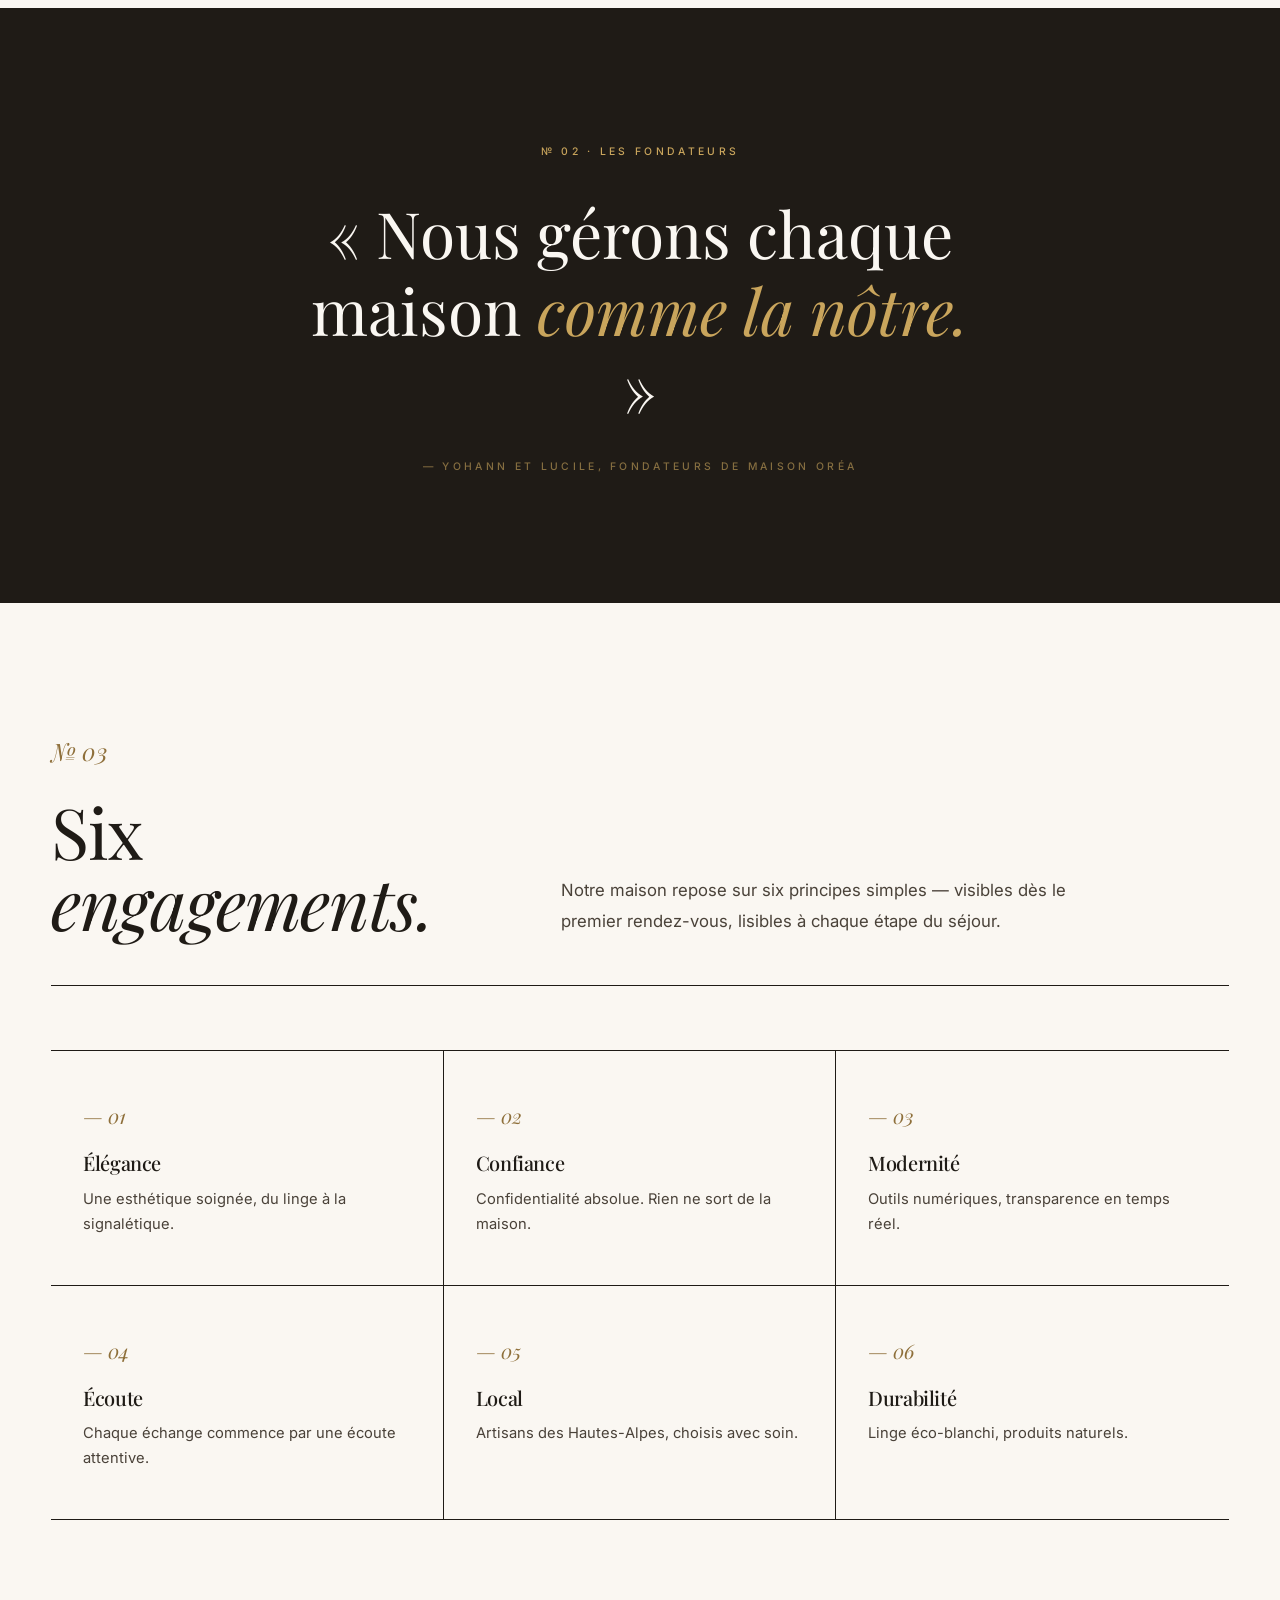
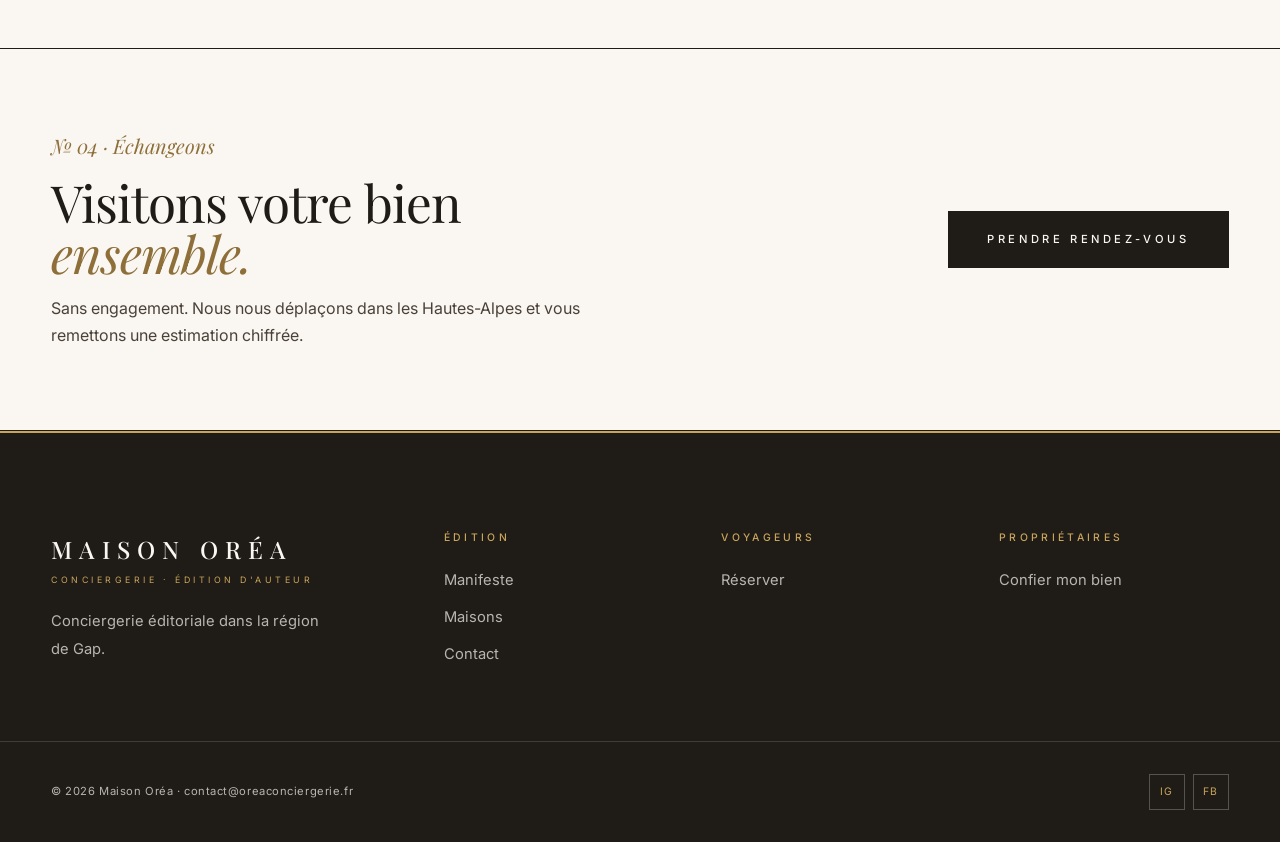
==== commit f8434591: "Citation Yohann et Lucile + galerie Pierre Amoureuse + diversification photos" ====
--- a/a-propos.html
+++ b/a-propos.html
@@ -14,7 +14,7 @@
 <div class="masthead-bandeau">
   <span>Édition <span class="or">№ 06</span> · Mai 2026</span>
   <span>Manifeste</span>
-  <span>Lucile <span class="or">Allemand</span></span>
+  <span>Yohann <span class="or">&amp;</span> Lucile</span>
 </div>
 
 <header class="site-header">
@@ -43,14 +43,14 @@
   <div class="container">
     <div class="editorial-block col-5-7 fade-up">
       <div>
-        <div class="editorial-image tall"><img src="assets/img/michel-2.jpg" alt="Maison Oréa" loading="lazy"></div>
+        <div class="editorial-image tall"><img src="assets/img/extra-m-a532fa.jpg" alt="Maison Oréa" loading="lazy"></div>
         <div class="editorial-credit"><span>№ 01</span><span class="or">L'esprit Oréa</span></div>
       </div>
       <div class="editorial-text">
         <span class="numero">Article № 01</span>
         <h2 style="margin-top: 0.85rem;">Une <em>maison,</em> une exigence, un savoir-faire.</h2>
         <p style="margin-top: 1.5rem;">Maison Oréa est née d'une conviction : la location courte durée mérite mieux. Mieux qu'un check-in impersonnel, mieux qu'un accueil expédié.</p>
-        <p>Fondée par Lucile Allemand, Maison Oréa s'inspire des grands boutique-hôtels pour offrir aux voyageurs une expérience qui dépasse le séjour, et aux propriétaires une gestion qui dépasse les attentes.</p>
+        <p>Fondée par Yohann et Lucile, Maison Oréa s'inspire des grands boutique-hôtels pour offrir aux voyageurs une expérience qui dépasse le séjour, et aux propriétaires une gestion qui dépasse les attentes.</p>
         <p class="note">« Le luxe, c'est l'attention. C'est avec cette boussole que nous avançons. »</p>
         <p>Nous accueillons une à une nos maisons. Nous orchestrons chaque arrivée. Nous prenons le temps. Et nous mesurons notre succès à un seul indicateur : que voyageurs et propriétaires nous recommandent — sans hésiter.</p>
       </div>
@@ -59,9 +59,9 @@
 </section>
 
 <section class="fullquote">
-  <span class="label-cap">№ 02 · La fondatrice</span>
-  <p class="fullquote-text">« Je gère chaque maison <em>comme la mienne.</em> »</p>
-  <p class="label-cap" style="opacity: 0.6;">— Lucile Allemand</p>
+  <span class="label-cap">№ 02 · Les fondateurs</span>
+  <p class="fullquote-text">« Nous gérons chaque maison <em>comme la nôtre.</em> »</p>
+  <p class="label-cap" style="opacity: 0.6;">— Yohann et Lucile, Fondateurs de Maison Oréa</p>
 </section>
 
 <section class="editorial-section">
